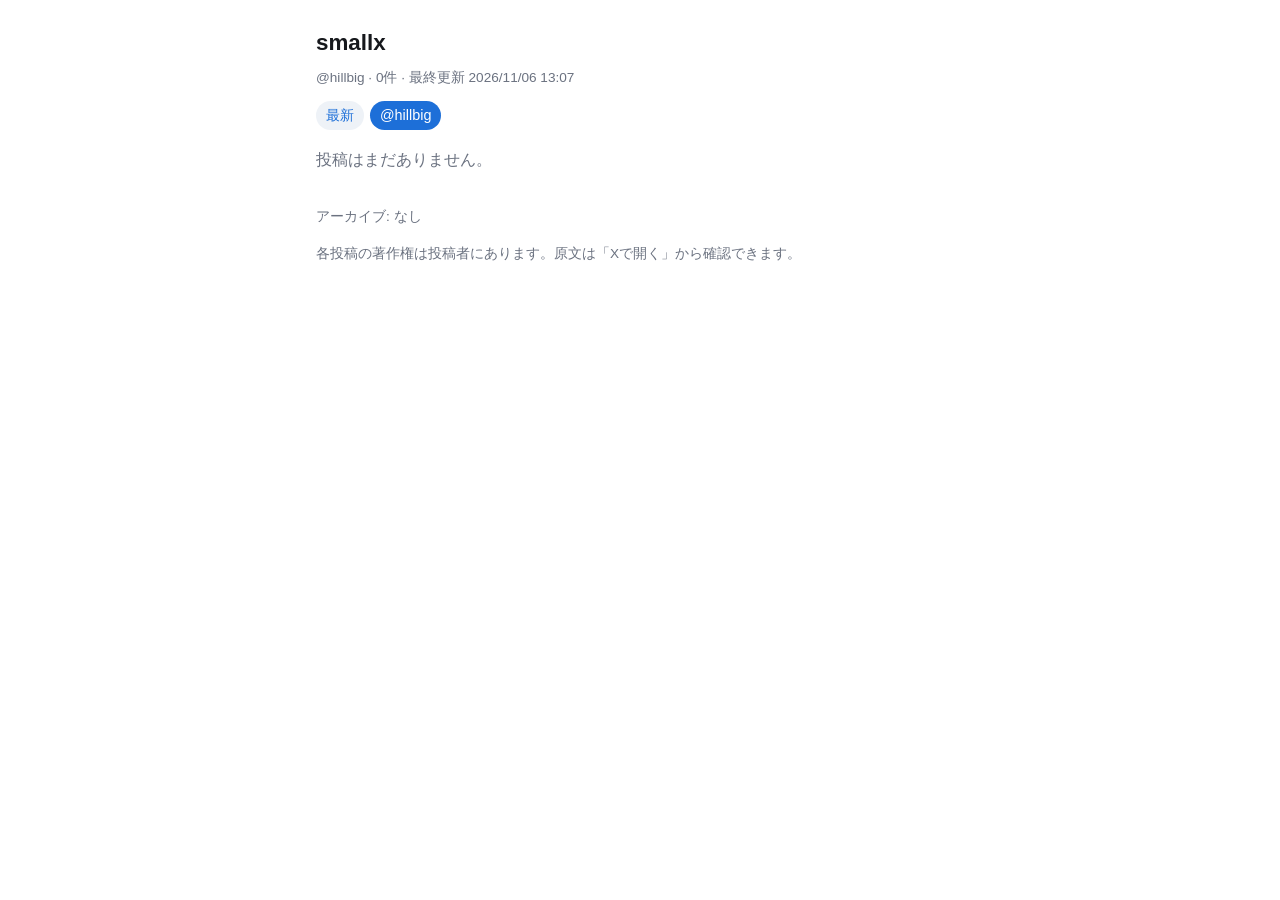
==== u/hillbig.html @ aecacc64 "Initialize smallx site (generated by tomochi3/24h xdigest) Co-Authored-By: Claude Opus 5.5 <noreply@" ====
<!doctype html>
<html lang="ja"><head><meta charset="utf-8">
<meta name="viewport" content="width=device-width, initial-scale=1">
<meta name="robots" content="noindex, nofollow">
<title>@hillbig · 0件</title>
<link rel="stylesheet" href="../style.css">
</head><body><main>
<header><h1><a href="../index.html">smallx</a></h1>
<div class="meta">@hillbig · 0件 · 最終更新 2026/11/06 13:07</div></header>
<nav class="chips"><a href="../index.html" class="">最新</a><a href="../u/hillbig.html" class="on">@hillbig</a></nav>
<p class="empty">投稿はまだありません。</p>
<footer class="meta"><div class="months">アーカイブ: なし</div>
<p>各投稿の著作権は投稿者にあります。原文は「Xで開く」から確認できます。</p></footer>
</main></body></html>
---- style.css ----
:root { --bg:#fff; --fg:#16181c; --muted:#6b7280; --line:#e5e7eb; --card:#f7f8fa; --link:#1d6fd8; --chip:#eef2f7; }
@media (prefers-color-scheme: dark) {
  :root { --bg:#0f1115; --fg:#e7e9ea; --muted:#9aa0a6; --line:#2a2f37; --card:#171a20; --link:#6aa8ff; --chip:#1f242c; }
}
* { box-sizing: border-box; }
body { margin:0; background:var(--bg); color:var(--fg); line-height:1.7;
       font-family: -apple-system, BlinkMacSystemFont, "Hiragino Sans", "Noto Sans JP", "Yu Gothic UI", sans-serif; }
main { max-width: 680px; margin: 0 auto; padding: 16px; }
a { color: var(--link); text-decoration: none; overflow-wrap: anywhere; }
header h1 { font-size: 1.4rem; margin: 8px 0 4px; }
header h1 a { color: var(--fg); }
.meta { color: var(--muted); font-size: .85rem; }
nav.chips { display:flex; flex-wrap:wrap; gap:6px; margin: 12px 0; }
nav.chips a { background: var(--chip); padding: 2px 10px; border-radius: 999px; font-size: .9rem; }
nav.chips a.on { background: var(--link); color: var(--bg); }
h2.day { font-size: 1rem; margin: 24px 0 4px; padding-bottom: 4px; border-bottom: 2px solid var(--line);
         position: sticky; top: 0; background: var(--bg); }
.post { border-bottom: 1px solid var(--line); padding: 12px 0; }
.post .who { font-weight: 600; }
.post .text { white-space: pre-wrap; overflow-wrap: anywhere; margin-top: 2px; }
.post .foot { color: var(--muted); font-size: .8rem; margin-top: 4px; }
.quoted { border: 1px solid var(--line); border-radius: 10px; padding: 8px 12px; margin-top: 8px;
          font-size: .92rem; background: var(--card); }
.quoted .text { white-space: pre-wrap; overflow-wrap: anywhere; }
.imgs { display:grid; grid-template-columns: repeat(auto-fill, minmax(140px, 1fr)); gap:6px; margin-top:8px; }
.imgs img { width:100%; max-height: 320px; object-fit: cover; border-radius: 8px; }
.empty { color: var(--muted); }
footer { margin: 32px 0 16px; }
footer .months a { margin-right: 10px; }
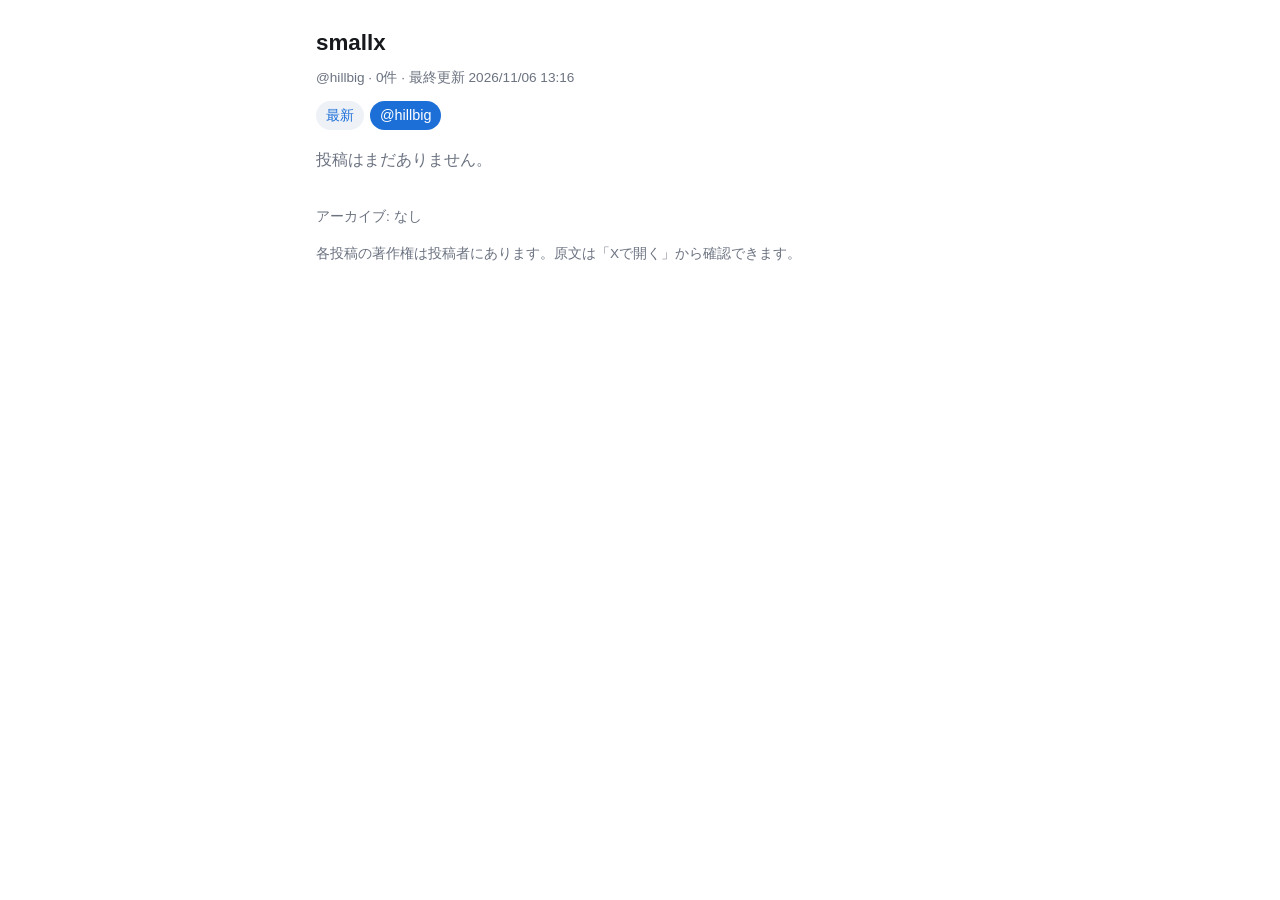
==== commit 7f680050: "Run xdigest on GitHub Actions: no home server needed - xdigest (moved from tomochi3/24h): fetch post" ====
--- a/u/hillbig.html
+++ b/u/hillbig.html
@@ -6,7 +6,7 @@
 <link rel="stylesheet" href="../style.css">
 </head><body><main>
 <header><h1><a href="../index.html">smallx</a></h1>
-<div class="meta">@hillbig · 0件 · 最終更新 2026/11/06 13:07</div></header>
+<div class="meta">@hillbig · 0件 · 最終更新 2026/11/06 13:16</div></header>
 <nav class="chips"><a href="../index.html" class="">最新</a><a href="../u/hillbig.html" class="on">@hillbig</a></nav>
 <p class="empty">投稿はまだありません。</p>
 <footer class="meta"><div class="months">アーカイブ: なし</div>
